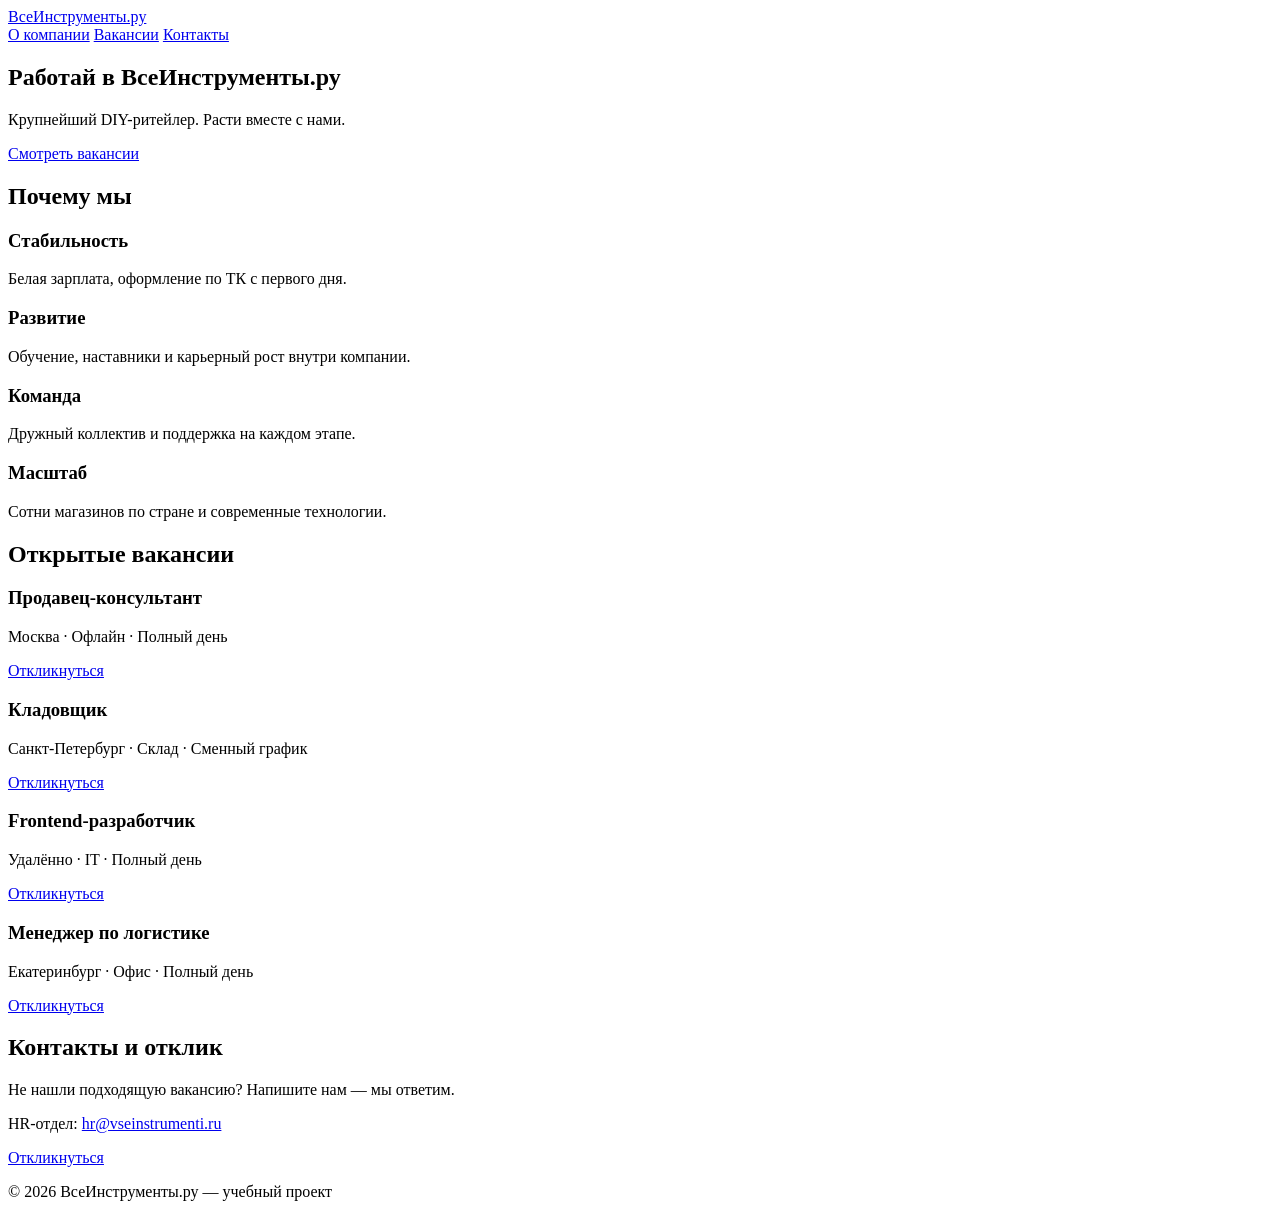
==== index.html @ 7972db64 "feat: разметка карьерной страницы" ====
<!DOCTYPE html>
<html lang="ru">
<head>
  <meta charset="UTF-8" />
  <meta name="viewport" content="width=device-width, initial-scale=1.0" />
  <title>Работа в ВсеИнструменты.ру</title>
  <link rel="stylesheet" href="styles.css" />
</head>
<body>
  <header class="topbar">
    <div class="container topbar__inner">
      <a href="#" class="logo">ВсеИнструменты.ру</a>
      <nav class="nav">
        <a href="#about">О компании</a>
        <a href="#jobs">Вакансии</a>
        <a href="#contacts">Контакты</a>
      </nav>
    </div>
  </header>

  <section class="hero">
    <div class="container">
      <h1>Работай в ВсеИнструменты.ру</h1>
      <p>Крупнейший DIY-ритейлер. Расти вместе с нами.</p>
      <a href="#jobs" class="btn">Смотреть вакансии</a>
    </div>
  </section>

  <section id="about" class="section">
    <div class="container">
      <h2>Почему мы</h2>
      <div class="cards">
        <div class="card"><h3>Стабильность</h3><p>Белая зарплата, оформление по ТК с первого дня.</p></div>
        <div class="card"><h3>Развитие</h3><p>Обучение, наставники и карьерный рост внутри компании.</p></div>
        <div class="card"><h3>Команда</h3><p>Дружный коллектив и поддержка на каждом этапе.</p></div>
        <div class="card"><h3>Масштаб</h3><p>Сотни магазинов по стране и современные технологии.</p></div>
      </div>
    </div>
  </section>

  <section id="jobs" class="section section--alt">
    <div class="container">
      <h2>Открытые вакансии</h2>
      <div class="jobs">
        <article class="job">
          <h3>Продавец-консультант</h3>
          <p class="job__meta">Москва · Офлайн · Полный день</p>
          <a class="btn btn--small" href="mailto:hr@vseinstrumenti.ru?subject=Отклик: Продавец-консультант">Откликнуться</a>
        </article>
        <article class="job">
          <h3>Кладовщик</h3>
          <p class="job__meta">Санкт-Петербург · Склад · Сменный график</p>
          <a class="btn btn--small" href="mailto:hr@vseinstrumenti.ru?subject=Отклик: Кладовщик">Откликнуться</a>
        </article>
        <article class="job">
          <h3>Frontend-разработчик</h3>
          <p class="job__meta">Удалённо · IT · Полный день</p>
          <a class="btn btn--small" href="mailto:hr@vseinstrumenti.ru?subject=Отклик: Frontend-разработчик">Откликнуться</a>
        </article>
        <article class="job">
          <h3>Менеджер по логистике</h3>
          <p class="job__meta">Екатеринбург · Офис · Полный день</p>
          <a class="btn btn--small" href="mailto:hr@vseinstrumenti.ru?subject=Отклик: Менеджер по логистике">Откликнуться</a>
        </article>
      </div>
    </div>
  </section>

  <section id="contacts" class="section">
    <div class="container">
      <h2>Контакты и отклик</h2>
      <p>Не нашли подходящую вакансию? Напишите нам — мы ответим.</p>
      <p>HR-отдел: <a href="mailto:hr@vseinstrumenti.ru">hr@vseinstrumenti.ru</a></p>
      <a class="btn" href="mailto:hr@vseinstrumenti.ru?subject=Хочу работать в ВсеИнструменты.ру">Откликнуться</a>
    </div>
  </section>

  <footer class="footer">
    <div class="container">
      <p>© 2026 ВсеИнструменты.ру — учебный проект</p>
    </div>
  </footer>

  <script src="script.js"></script>
</body>
</html>
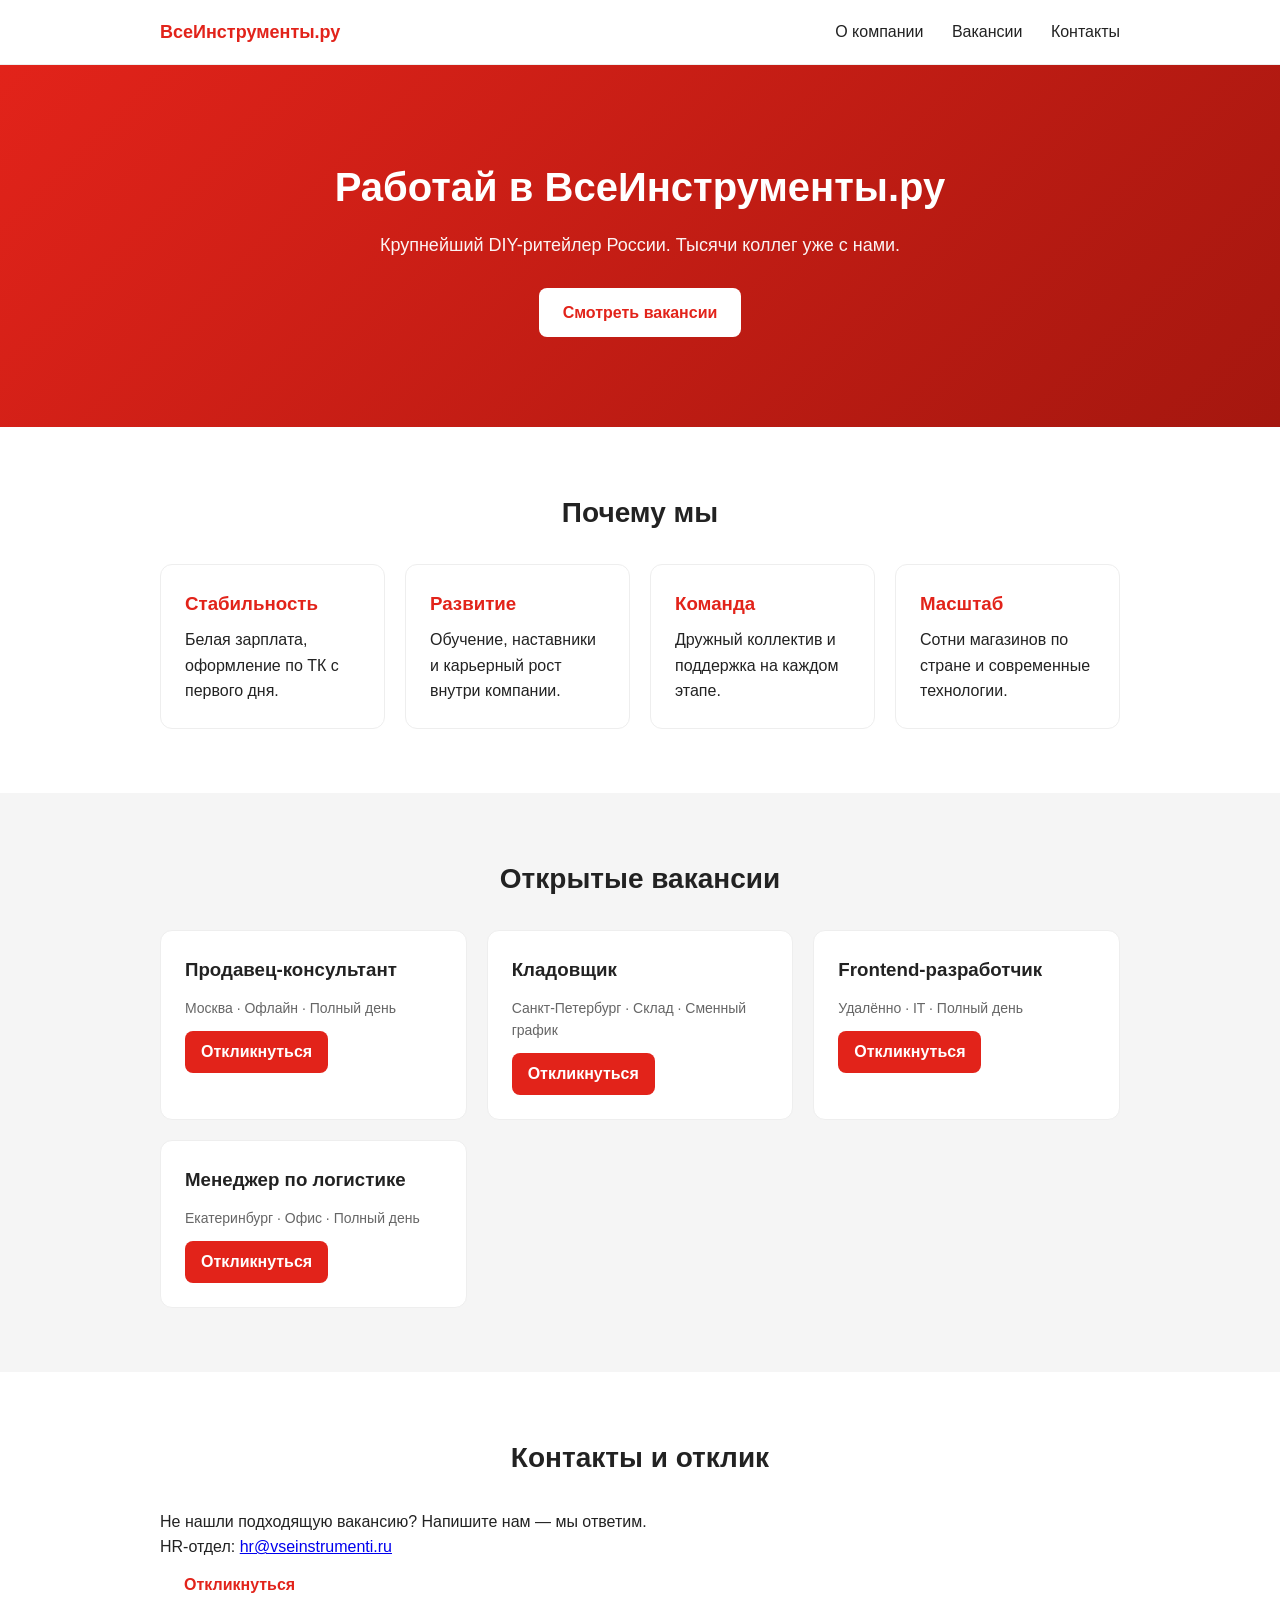
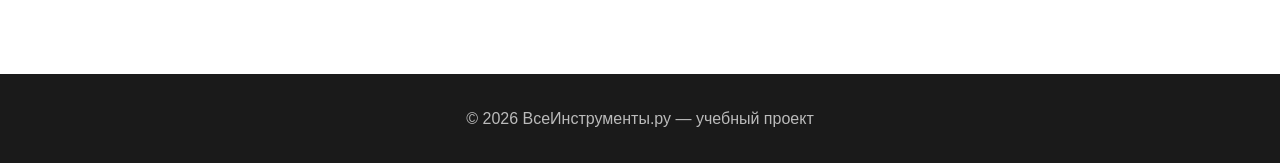
==== commit fb0f2921: "copy: обновить слоган на главной" ====
--- a/index.html
+++ b/index.html
@@ -21,7 +21,7 @@
   <section class="hero">
     <div class="container">
       <h1>Работай в ВсеИнструменты.ру</h1>
-      <p>Крупнейший DIY-ритейлер. Расти вместе с нами.</p>
+      <p>Крупнейший DIY-ритейлер России. Тысячи коллег уже с нами.</p>
       <a href="#jobs" class="btn">Смотреть вакансии</a>
     </div>
   </section>
--- a/styles.css
+++ b/styles.css
@@ -0,0 +1,57 @@
+:root {
+  --brand: #e2231a;
+  --dark: #1a1a1a;
+  --gray: #f5f5f5;
+  --text: #222;
+}
+
+* { box-sizing: border-box; margin: 0; padding: 0; }
+
+body {
+  font-family: -apple-system, "Segoe UI", Roboto, Arial, sans-serif;
+  color: var(--text);
+  line-height: 1.6;
+}
+
+.container { max-width: 1000px; margin: 0 auto; padding: 0 20px; }
+
+.topbar {
+  position: sticky; top: 0; background: #fff;
+  border-bottom: 1px solid #eee; z-index: 10;
+}
+.topbar__inner { display: flex; align-items: center; justify-content: space-between; height: 64px; }
+.logo { font-weight: 700; color: var(--brand); text-decoration: none; font-size: 18px; }
+.nav a { margin-left: 24px; color: var(--text); text-decoration: none; }
+.nav a:hover { color: var(--brand); }
+
+.hero {
+  background: linear-gradient(135deg, var(--brand), #a5170f);
+  color: #fff; padding: 90px 0; text-align: center;
+}
+.hero h1 { font-size: 40px; margin-bottom: 12px; }
+.hero p { font-size: 18px; margin-bottom: 28px; opacity: .95; }
+
+.btn {
+  display: inline-block; background: #fff; color: var(--brand);
+  padding: 12px 24px; border-radius: 8px; text-decoration: none; font-weight: 600;
+}
+.btn:hover { background: var(--gray); }
+.btn--small { padding: 8px 16px; background: var(--brand); color: #fff; }
+.btn--small:hover { background: #a5170f; }
+
+.section { padding: 64px 0; }
+.section--alt { background: var(--gray); }
+.section h2 { font-size: 28px; margin-bottom: 28px; text-align: center; }
+
+.cards { display: grid; grid-template-columns: repeat(auto-fit, minmax(220px, 1fr)); gap: 20px; }
+.card { background: #fff; border: 1px solid #eee; border-radius: 12px; padding: 24px; }
+.card h3 { color: var(--brand); margin-bottom: 8px; }
+
+.jobs { display: grid; grid-template-columns: repeat(auto-fit, minmax(260px, 1fr)); gap: 20px; }
+.job {
+  background: #fff; border: 1px solid #eee; border-radius: 12px; padding: 24px;
+  display: flex; flex-direction: column; gap: 12px; align-items: flex-start;
+}
+.job__meta { color: #666; font-size: 14px; }
+
+.footer { background: var(--dark); color: #bbb; padding: 32px 0; text-align: center; }
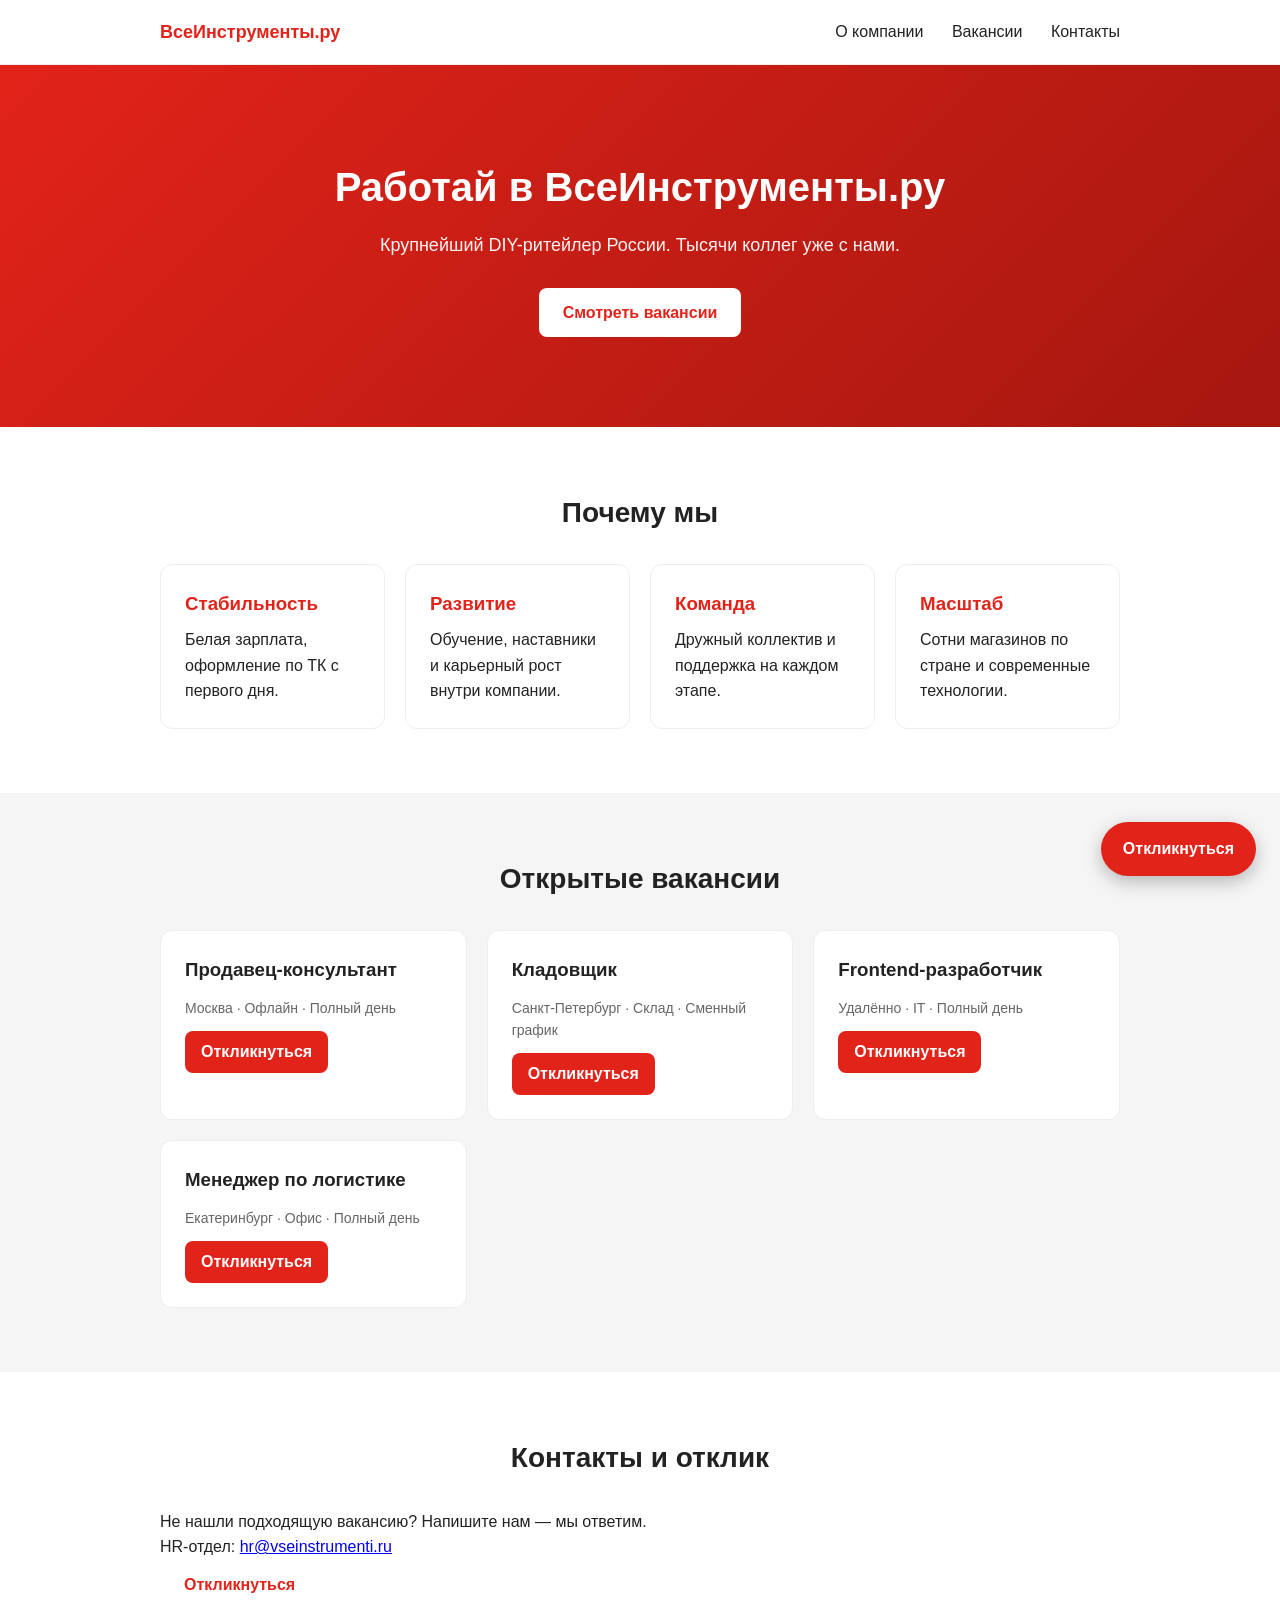
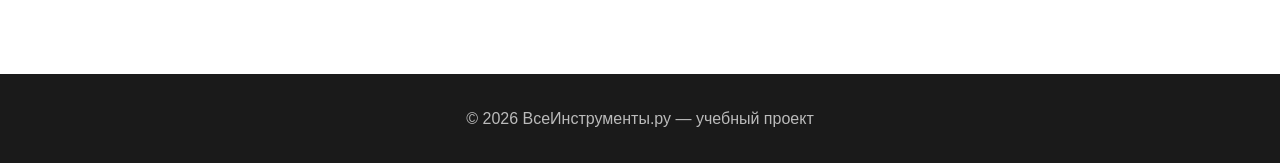
==== commit 749308cc: "feat: плавающая кнопка отклика + белый фон body" ====
--- a/index.html
+++ b/index.html
@@ -75,6 +75,10 @@
     </div>
   </section>
 
+  <a class="fab" href="mailto:hr@vseinstrumenti.ru?subject=Хочу работать в ВсеИнструменты.ру" aria-label="Откликнуться">
+    Откликнуться
+  </a>
+
   <footer class="footer">
     <div class="container">
       <p>© 2026 ВсеИнструменты.ру — учебный проект</p>
--- a/styles.css
+++ b/styles.css
@@ -10,6 +10,7 @@
 body {
   font-family: -apple-system, "Segoe UI", Roboto, Arial, sans-serif;
   color: var(--text);
+  background: #fff;
   line-height: 1.6;
 }
 
@@ -55,3 +56,12 @@
 .job__meta { color: #666; font-size: 14px; }
 
 .footer { background: var(--dark); color: #bbb; padding: 32px 0; text-align: center; }
+
+.fab {
+  position: fixed; right: 24px; bottom: 24px; z-index: 20;
+  background: var(--brand); color: #fff; text-decoration: none;
+  padding: 14px 22px; border-radius: 999px; font-weight: 600;
+  box-shadow: 0 6px 18px rgba(0, 0, 0, .25);
+  transition: transform .15s ease, background .15s ease;
+}
+.fab:hover { background: #a5170f; transform: translateY(-2px); }
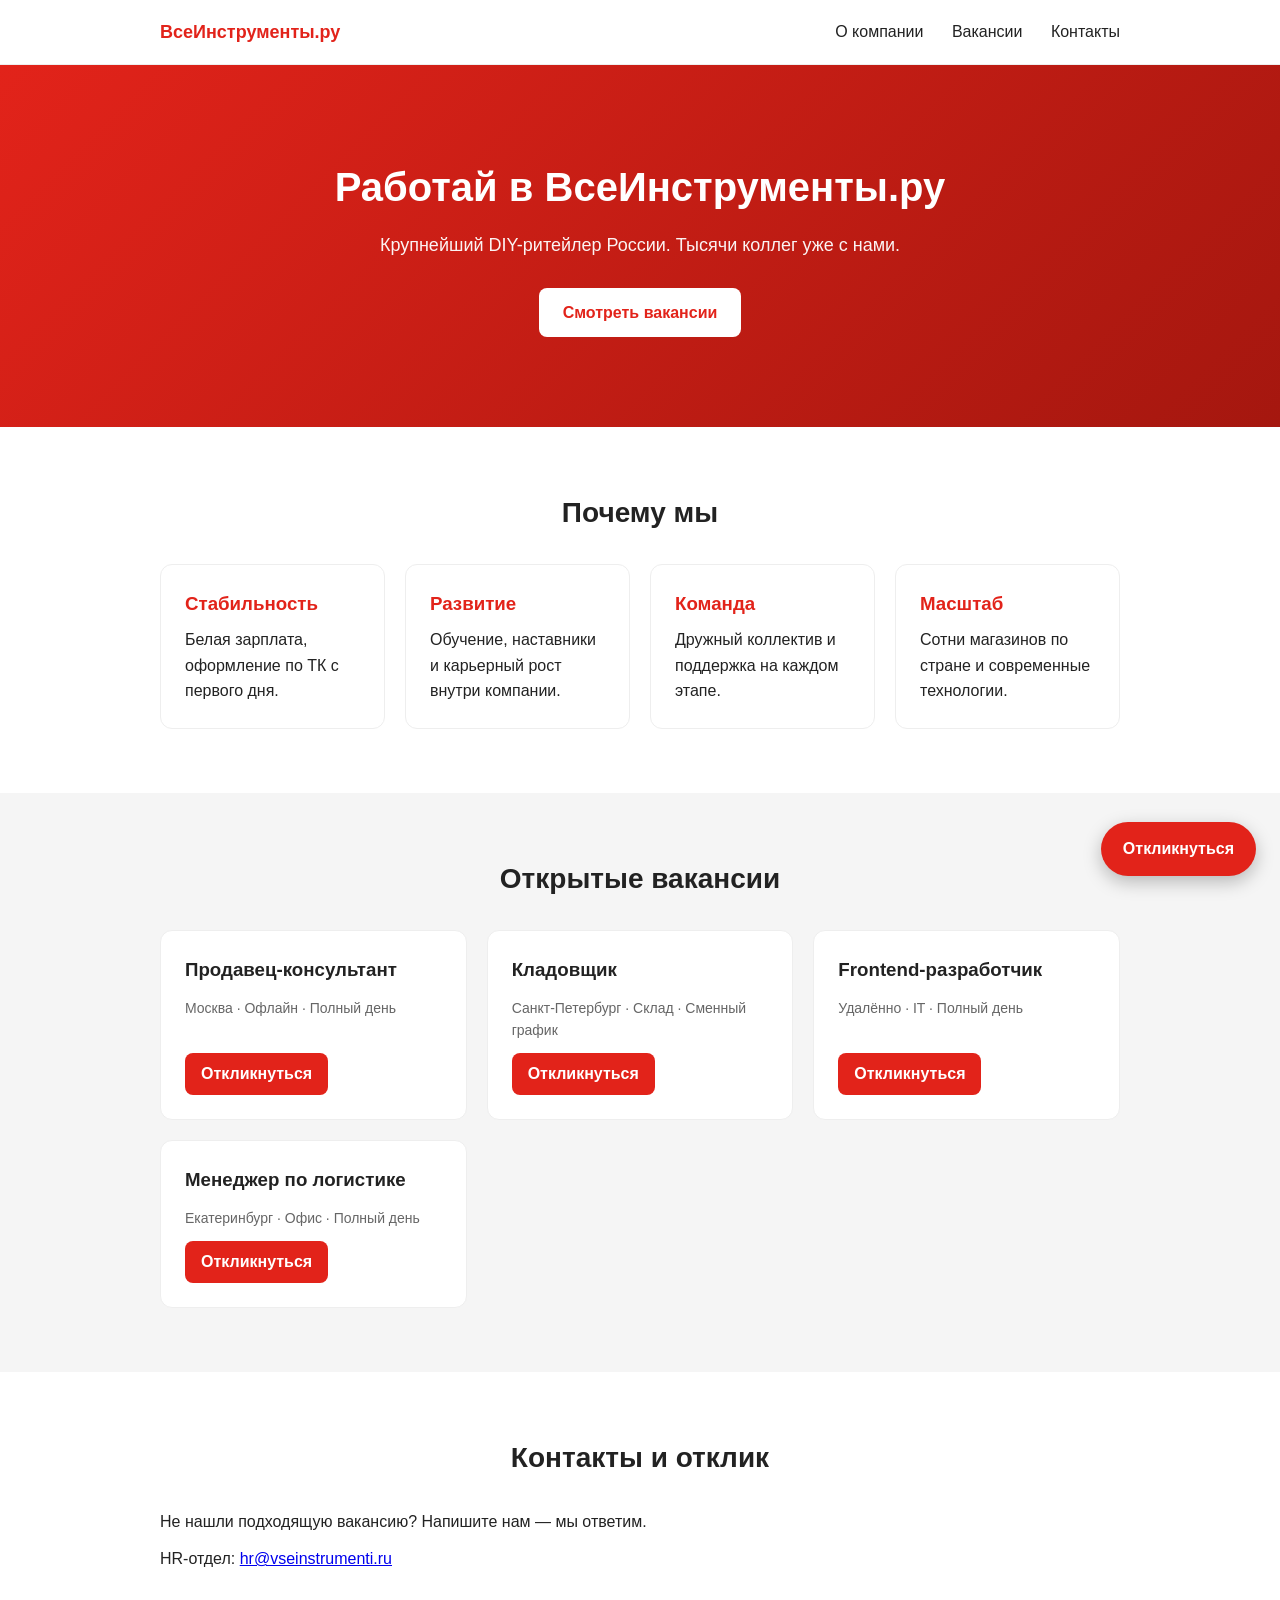
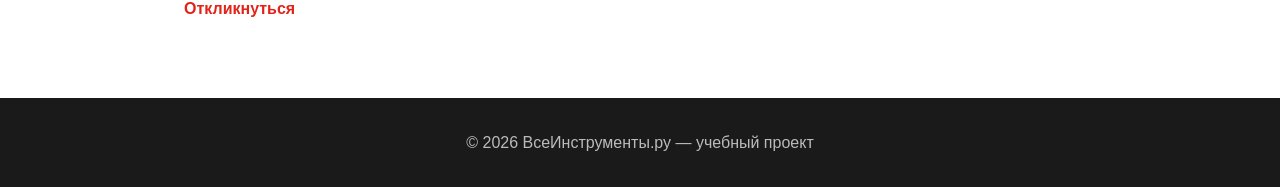
==== commit ae0dcf36: "fix: выравнивание кнопок вакансий, мобильная адаптация, отступы, meta-теги" ====
--- a/index.html
+++ b/index.html
@@ -3,6 +3,8 @@
 <head>
   <meta charset="UTF-8" />
   <meta name="viewport" content="width=device-width, initial-scale=1.0" />
+  <meta name="description" content="Карьерный сайт ВсеИнструменты.ру: открытые вакансии, условия работы и отклик. Присоединяйтесь к команде крупнейшего DIY-ритейлера." />
+  <link rel="icon" href="data:image/svg+xml,<svg xmlns='http://www.w3.org/2000/svg' viewBox='0 0 100 100'><text y='.9em' font-size='90'>%F0%9F%9B%A0%EF%B8%8F</text></svg>" />
   <title>Работа в ВсеИнструменты.ру</title>
   <link rel="stylesheet" href="styles.css" />
 </head>
@@ -75,7 +77,7 @@
     </div>
   </section>
 
-  <a class="fab" href="mailto:hr@vseinstrumenti.ru?subject=Хочу работать в ВсеИнструменты.ру" aria-label="Откликнуться">
+  <a class="fab" href="mailto:hr@vseinstrumenti.ru?subject=Хочу работать в ВсеИнструменты.ру">
     Откликнуться
   </a>
 
--- a/styles.css
+++ b/styles.css
@@ -29,7 +29,7 @@
   background: linear-gradient(135deg, var(--brand), #a5170f);
   color: #fff; padding: 90px 0; text-align: center;
 }
-.hero h1 { font-size: 40px; margin-bottom: 12px; }
+.hero h1 { font-size: 40px; margin-bottom: 12px; overflow-wrap: break-word; }
 .hero p { font-size: 18px; margin-bottom: 28px; opacity: .95; }
 
 .btn {
@@ -43,6 +43,7 @@
 .section { padding: 64px 0; }
 .section--alt { background: var(--gray); }
 .section h2 { font-size: 28px; margin-bottom: 28px; text-align: center; }
+#contacts p { margin-bottom: 12px; }
 
 .cards { display: grid; grid-template-columns: repeat(auto-fit, minmax(220px, 1fr)); gap: 20px; }
 .card { background: #fff; border: 1px solid #eee; border-radius: 12px; padding: 24px; }
@@ -54,6 +55,7 @@
   display: flex; flex-direction: column; gap: 12px; align-items: flex-start;
 }
 .job__meta { color: #666; font-size: 14px; }
+.job .btn { margin-top: auto; }
 
 .footer { background: var(--dark); color: #bbb; padding: 32px 0; text-align: center; }
 
@@ -65,3 +67,21 @@
   transition: transform .15s ease, background .15s ease;
 }
 .fab:hover { background: #a5170f; transform: translateY(-2px); }
+
+/* Мобильная адаптация */
+@media (max-width: 640px) {
+  .topbar__inner {
+    height: auto;
+    flex-direction: column;
+    gap: 8px;
+    padding: 12px 0;
+  }
+  .nav { display: flex; flex-wrap: wrap; justify-content: center; gap: 8px 16px; }
+  .nav a { margin-left: 0; }
+
+  .hero { padding: 60px 0; }
+  .hero h1 { font-size: 28px; }
+  .hero p { font-size: 16px; }
+
+  .fab { right: 16px; bottom: 16px; padding: 12px 18px; }
+}
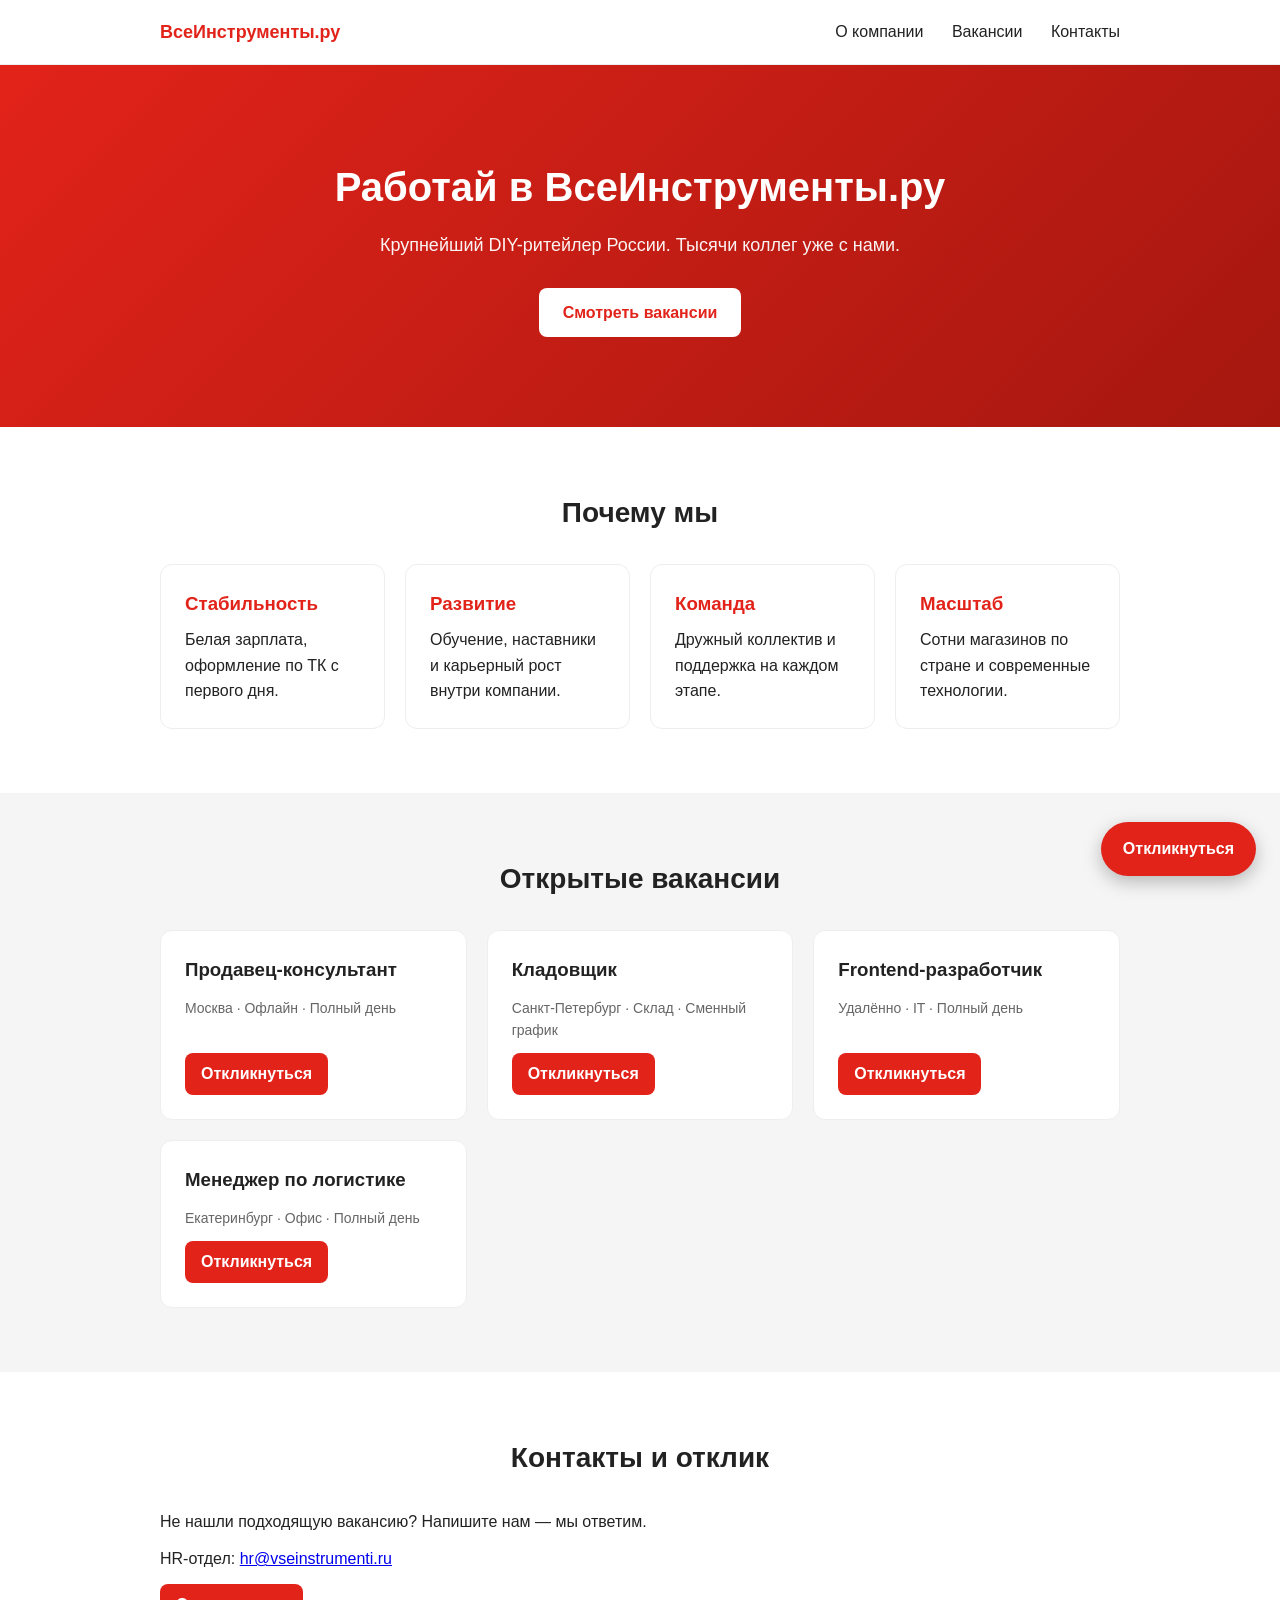
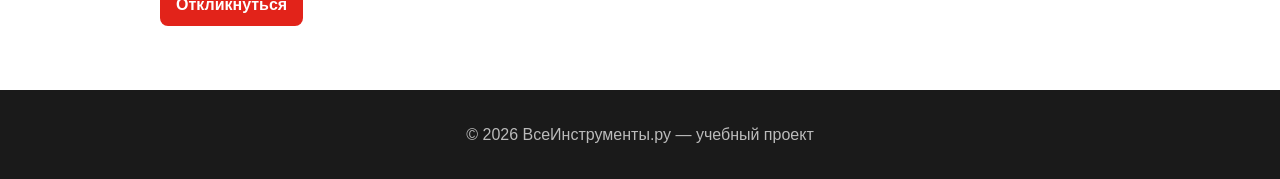
==== commit 5998039d: "style: кнопка отклика в контактах как в вакансиях (красная)" ====
--- a/index.html
+++ b/index.html
@@ -73,7 +73,7 @@
       <h2>Контакты и отклик</h2>
       <p>Не нашли подходящую вакансию? Напишите нам — мы ответим.</p>
       <p>HR-отдел: <a href="mailto:hr@vseinstrumenti.ru">hr@vseinstrumenti.ru</a></p>
-      <a class="btn" href="mailto:hr@vseinstrumenti.ru?subject=Хочу работать в ВсеИнструменты.ру">Откликнуться</a>
+      <a class="btn btn--small" href="mailto:hr@vseinstrumenti.ru?subject=Хочу работать в ВсеИнструменты.ру">Откликнуться</a>
     </div>
   </section>
 
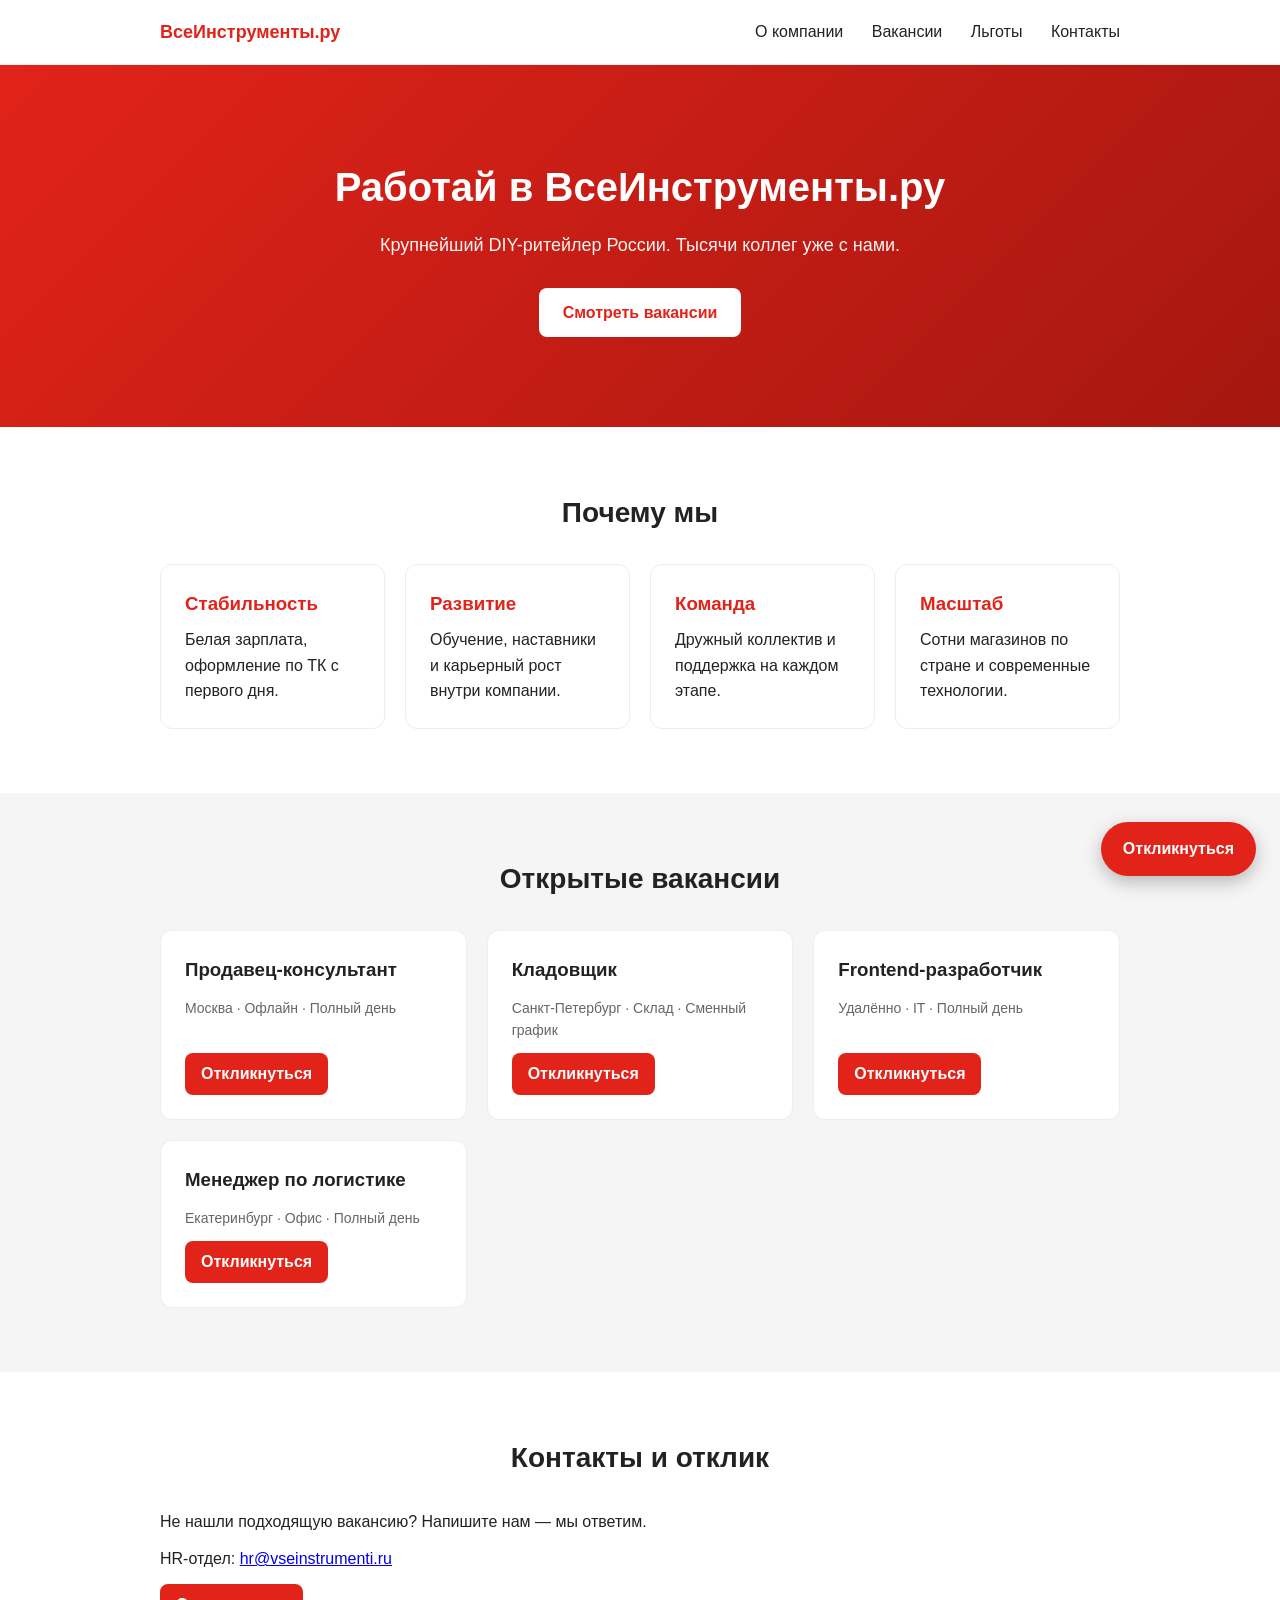
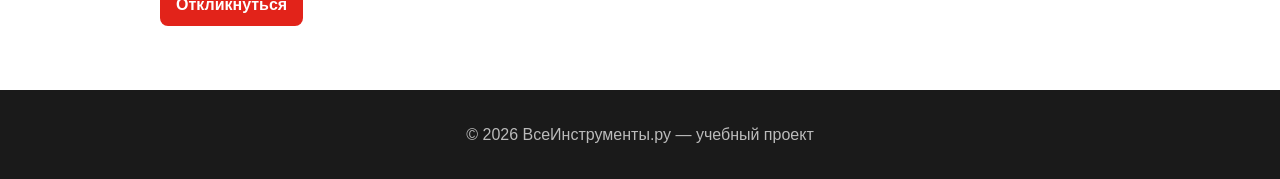
==== commit ef4b5960: "feat: пункт «Льготы» в меню главной" ====
--- a/index.html
+++ b/index.html
@@ -15,6 +15,7 @@
       <nav class="nav">
         <a href="#about">О компании</a>
         <a href="#jobs">Вакансии</a>
+        <a href="benefits.html">Льготы</a>
         <a href="#contacts">Контакты</a>
       </nav>
     </div>
